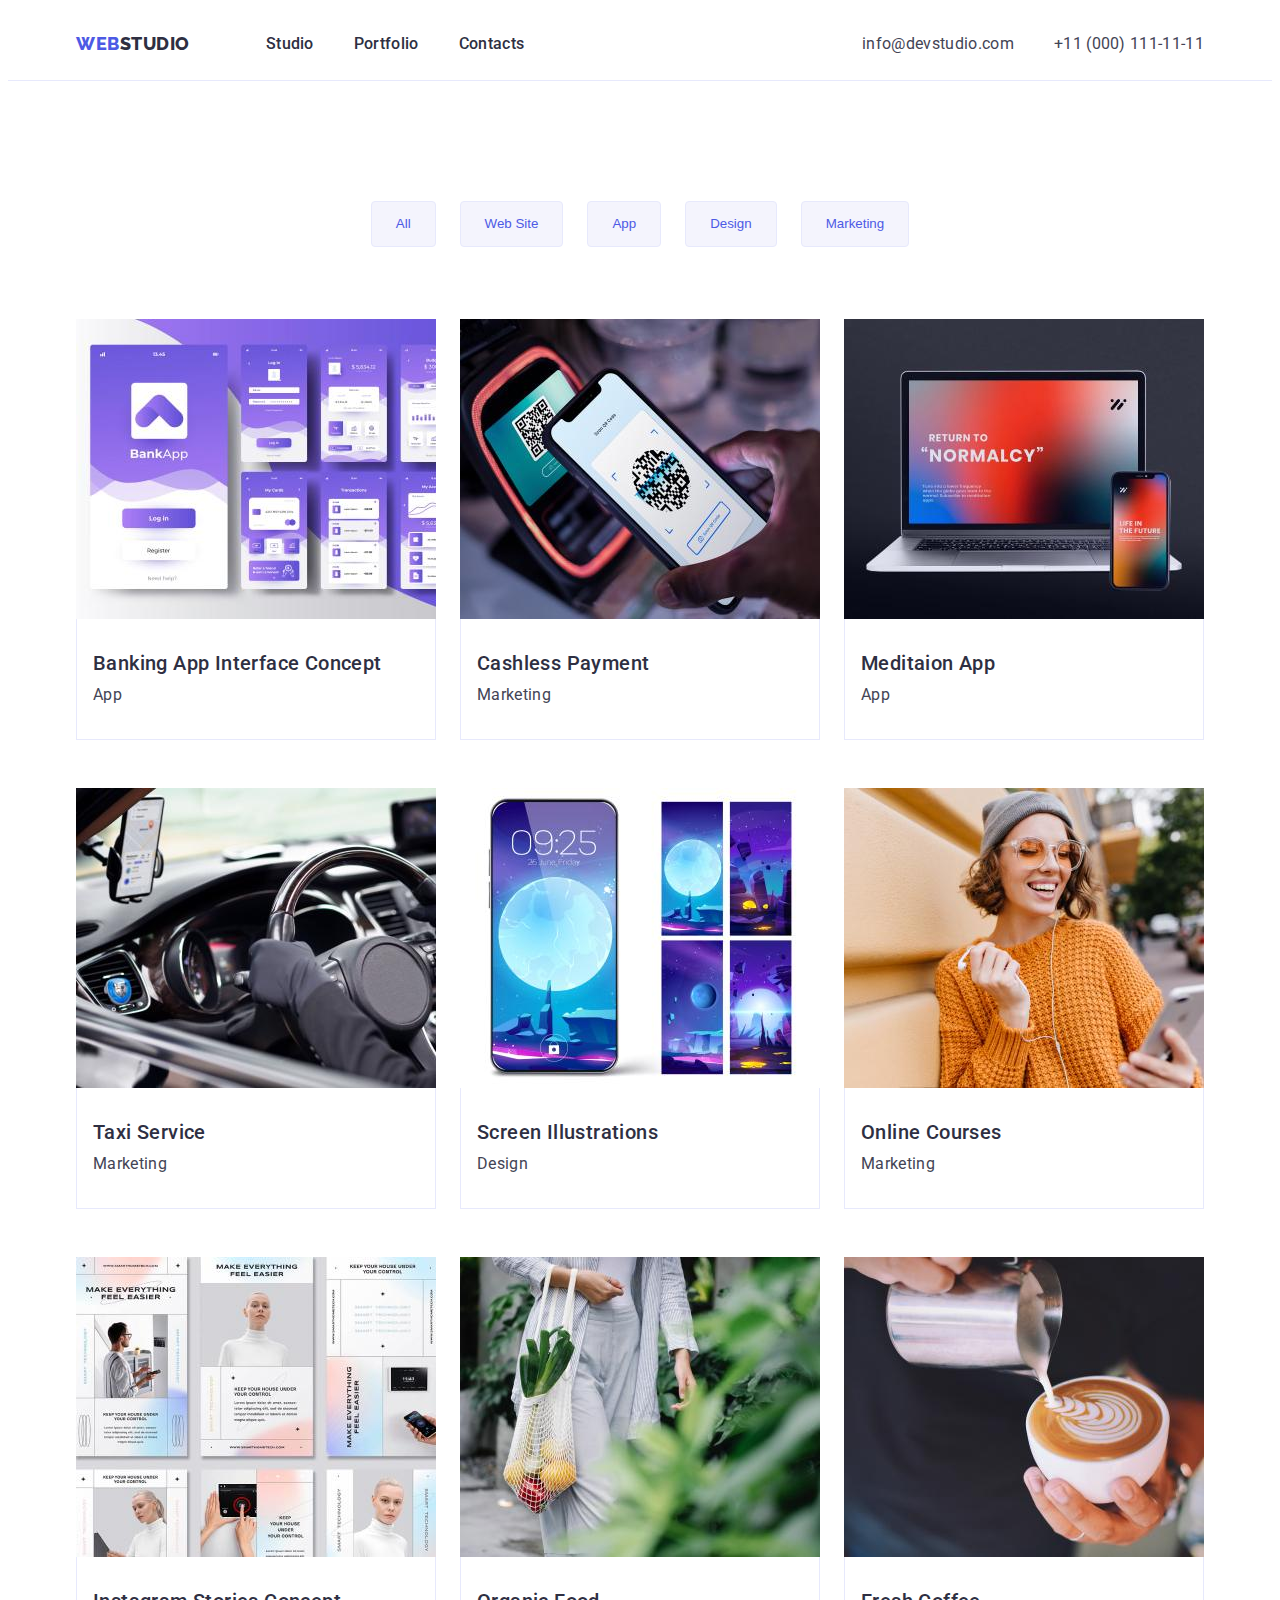
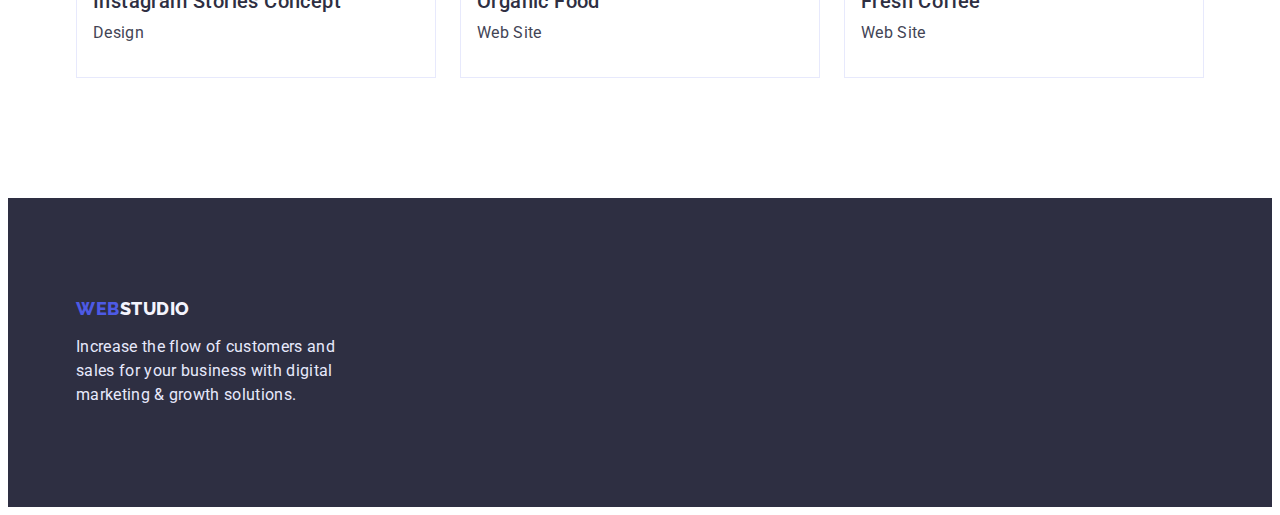
==== portfolio.html @ 4f39d530 "Initial commit" ====
<!DOCTYPE html>
<html lang="en">
  <head>
    <meta charset="UTF-8" />
    <meta http-equiv="X-UA-Compatible" content="IE=edge" />
    <meta name="viewport" content="width=device-width, initial-scale=1.0" />
    <title>Portfolio</title>
    <link rel="preconnect" href="https://fonts.googleapis.com" />
    <link rel="preconnect" href="https://fonts.gstatic.com" crossorigin />
    <link
      href="https://fonts.googleapis.com/css2?family=Raleway:wght@800&family=Roboto:wght@400;500;700;900&display=swap"
      rel="stylesheet"
    />
    <link
      rel="stylesheet"
      href="https://cdnjs.cloudflare.com/ajax/libs/modern-normalize/1.1.0/modern-normalize.min.css"
      integrity="sha512-wpPYUAdjBVSE4KJnH1VR1HeZfpl1ub8YT/NKx4PuQ5NmX2tKuGu6U/JRp5y+Y8XG2tV+wKQpNHVUX03MfMFn9Q=="
      crossorigin="anonymous"
      referrerpolicy="no-referrer"
    />
    <link rel="stylesheet" href="./css/styles.css" />
  </head>
  <body>
    <header class="header">
      <div class="container">
        <div class="flex-list-main">
          <nav class="flex-list-logo">
            <div>
              <a class="logo" href="./index.html"
                ><span class="logo-web">Web</span>Studio</a
              >
            </div>
            <ul class="list flex-list-header">
              <li>
                <a class="nav-link" href="./index.html">Studio</a>
              </li>
              <li>
                <a class="nav-link" href="./portfolio.html">Portfolio</a>
              </li>
              <li><a class="nav-link" href="">Contacts</a></li>
            </ul>
          </nav>
          <address>
            <ul class="list flex-list-header">
              <li>
                <a
                  class="address-link address-link:focus address-link:hover"
                  href="mailto:info@devstudio.com"
                  >info@devstudio.com</a
                >
              </li>
              <li>
                <a
                  class="address-link address-link:focus address-link:hover"
                  href="tel:+110001111111"
                  >+11 (000) 111-11-11</a
                >
              </li>
            </ul>
          </address>
        </div>
      </div>
    </header>
    <main>
      <section class="section">
        <div class="container">
          <h1 hidden>#</h1>
          <ul class="list flex-list radio-button-list">
            <li>
              <button class="portfilio-button" type="button">All</button>
            </li>
            <li>
              <button class="portfilio-button" type="button">Web Site</button>
            </li>
            <li>
              <button class="portfilio-button" type="button">App</button>
            </li>
            <li>
              <button class="portfilio-button" type="button">Design</button>
            </li>
            <li>
              <button class="portfilio-button" type="button">Marketing</button>
            </li>
          </ul>
          <ul class="list flex-projects">
            <li>
              <img
                class="img"
                src="./images/portfolio/bankingapp.jpg"
                alt="Banking App Interface Concept"
                width="360"
              />
              <div class="portfolio-position">
                <h2 class="title">Banking App Interface Concept</h2>
                <p class="description">App</p>
              </div>
            </li>
            <li>
              <img
                class="img"
                src="./images/portfolio/cashlesspayment.jpg"
                alt="Cashless Payment"
                width="360"
              />
              <div class="portfolio-position">
                <h2 class="title">Cashless Payment</h2>
                <p class="description">Marketing</p>
              </div>
            </li>
            <li>
              <img
                class="img"
                src="./images/portfolio/meditaionapp.jpg"
                alt="Meditaion App"
                width="360"
              />
              <div class="portfolio-position">
                <h2 class="title">Meditaion App</h2>
                <p class="description">App</p>
              </div>
            </li>
            <li>
              <img
                class="img"
                src="./images/portfolio/taxiservice.jpg"
                alt="Taxi Service"
                width="360"
              />
              <div class="portfolio-position">
                <h2 class="title">Taxi Service</h2>
                <p class="description">Marketing</p>
              </div>
            </li>
            <li>
              <img
                class="img"
                src="./images/portfolio/screenillustrations.jpg"
                alt="Screen Illustrations"
                width="360"
              />
              <div class="portfolio-position">
                <h2 class="title">Screen Illustrations</h2>
                <p class="description">Design</p>
              </div>
            </li>
            <li>
              <img
                class="img"
                src="./images/portfolio/onlinecourses.jpg"
                alt="Online Courses"
                width="360"
              />
              <div class="portfolio-position">
                <h2 class="title">Online Courses</h2>
                <p class="description">Marketing</p>
              </div>
            </li>
            <li>
              <img
                class="img"
                src="./images/portfolio/instagramstoriesconcept.jpg"
                alt="Instagram Stories Concept"
                width="360"
              />
              <div class="portfolio-position">
                <h2 class="title">Instagram Stories Concept</h2>
                <p class="description">Design</p>
              </div>
            </li>
            <li>
              <img
                class="img"
                src="./images/portfolio/organicfood.jpg"
                alt="Organic Food"
                width="360"
              />
              <div class="portfolio-position">
                <h2 class="title">Organic Food</h2>
                <p class="description">Web Site</p>
              </div>
            </li>
            <li>
              <img
                class="img"
                src="./images/portfolio/freshcoffee.jpg"
                alt="Fresh Coffee"
                width="360"
              />
              <div class="portfolio-position">
                <h2 class="title">Fresh Coffee</h2>
                <p class="description">Web Site</p>
              </div>
            </li>
          </ul>
        </div>
      </section>
    </main>
    <footer class="footer">
      <div class="container">
        <a class="footer-logo" href="./index.html"
          ><span class="logo-web">Web</span>Studio</a
        >
        <p class="footer-description">
          Increase the flow of customers and sales for your business with
          digital marketing &amp; growth solutions.
        </p>
      </div>
    </footer>
  </body>
</html>
---- css/styles.css ----
:root {
  --color-background-header-main: #e7e9fc;
  --color-main-light: #ffffff;
  --color-main-dark: #2e2f42;
  --color-text-main: #434455;
  --color-background-light: #f4f4fd;
  --color-primary-brand: #4d5ae5;
  --color-pressed-button: #404bbf;
}

body {
  background-color: var(--color-main-light);
  color: var(--color-text-main);
  font-family: 'Roboto', sans-serif;
}

p,
h1,
h2,
h3,
h4,
h5,
h6,
ul,
img {
  margin: 0;
  padding: 0;
}

*,
*::before,
*::after {
  box-sizing: border-box;
}

/*універсальні класи*/
.section {
  padding-top: 120px;
  padding-bottom: 120px;
}

.section-wawd {
  padding-bottom: 120px;
}

.container {
  width: 100%;
  max-width: 1158px;
  margin: 0 auto;
  padding: 0 15px;
}

.list {
  list-style: none;
}

/*це заголовки секцій - h2*/
.section-title {
  margin-bottom: 72px;
  color: var(--color-main-dark);
  font-weight: 700;
  font-size: 36px;
  line-height: 1.11;
  text-align: center;
  letter-spacing: 0.02em;
  text-transform: capitalize;
}

/*колір та хар-ка позиції учасника команди/проекту*/
.team-position {
  background-color: var(--color-main-light);
  box-shadow: 0px 1px 6px rgba(46, 47, 66, 0.08),
    0px 1px 1px rgba(46, 47, 66, 0.16), 0px 2px 1px rgba(46, 47, 66, 0.08);
  border-radius: 0px 0px 4px 4px;
}

/*це назви підрозділів - h3*/
.title {
  margin-bottom: 8px;
  color: var(--color-main-dark);
  font-weight: 500;
  font-size: 20px;
  line-height: 1.2;
  letter-spacing: 0.02em;
}

/*це опис підрозділів*/ /*колір тексту унаслідувано від body*/
.description {
  font-weight: 400;
  font-size: 16px;
  line-height: 1.5;
  letter-spacing: 0.02em;
}

/*Хедер з лого, новігацією та адресою*/

.header {
  background-color: var(--color-main-light);
  border-bottom: solid var(--color-background-header-main) 1px;
}

.logo {
  display: block;
  padding: 24px 0;
  color: var(--color-main-dark);
  text-decoration: none;
  text-transform: uppercase;
  font-family: 'Raleway', sans-serif;
  font-weight: 800;
  font-size: 18px;
  line-height: 1.33;
  letter-spacing: 0.03em;
}

.logo-web {
  color: var(--color-primary-brand);
}

.nav-link {
  display: block;
  padding: 24px 0;
  text-decoration: none;
  color: var(--color-main-dark);
  font-weight: 500;
  font-size: 16px;
  line-height: 1.5;
  letter-spacing: 0.02em;
}

.nav-link:active,
.nav-link:hover,
.nav-link:focus {
  color: var(--color-pressed-button);
}

.address-link {
  display: block;
  padding: 24px 0;
  text-decoration: none;
  color: var(--color-text-main);
  font-weight: 400;
  font-style: normal;
  font-size: 16px;
  line-height: 1.5;
  letter-spacing: 0.02em;
}

.address-link:focus,
.address-link:hover {
  color: var(--color-pressed-button);
}
.flex-list-header {
  display: flex;
  gap: 40px;
}

.flex-list-logo {
  display: flex;
  gap: 76px;
}

.flex-list-main {
  display: flex;
  align-items: center;
  justify-content: space-between;
}

/*!!!Головна сторінка - Studio!!!*/
/*Секція 1 із кнопкою*/

.hero-section {
  background-color: var(--color-main-dark);
  color: var(--color-main-light);
  text-align: center;
  padding-top: 188px;
  padding-bottom: 188px;
}

.hero-title {
  width: 496px;
  margin-right: auto;
  margin-left: auto;
  margin-bottom: 48px;
  font-weight: 700;
  font-size: 56px;
  line-height: 1.07;
  letter-spacing: 0.02em;
}

.hero-button {
  padding: 16px 32px;
  border: 0;
  border-radius: 4px;
  margin-right: auto;
  margin-left: auto;
  background-color: var(--color-primary-brand);
  color: var(--color-main-light);

  cursor: pointer;
  font-family: 'Roboto';
  font-weight: 500;
  font-size: 16px;
  line-height: 1.5;
  display: flex;
  align-items: center;
  letter-spacing: 0.04em;
}

.hero-button:hover,
.hero-button:focus {
  background-color: var(--color-pressed-button);
}

.flex-list {
  display: flex;
  gap: 24px;
}

/*Оформлення секцій 2-4*/
.activity-description {
  width: 264px;
}

.team-section {
  background-color: var(--color-background-light);
}

.team-description {
  padding: 32px 16px;
  text-align: center;
}

/*!!!Cторінка - Portfolio!!!*/

.portfilio-button {
  padding: 12px 24px;
  font-weight: 500;
  line-height: 1.5;
  background-color: var(--color-background-light);
  color: var(--color-primary-brand);
  border-radius: 4px;
  border: 1px double var(--color-background-header-main);
  cursor: pointer;
}

.portfilio-button:hover,
.portfilio-button:focus .portfilio-button:active {
  background-color: var(--color-pressed-button);
  color: var(--color-main-light);
  border-color: var(--color-pressed-button);
  border-color: 1px solid var(--color-background-header-main);
}

.radio-button-list {
  justify-content: center;
  margin-bottom: 72px;
}

/*колір та хар-ка проекту*/
.flex-projects {
  display: flex;
  flex-wrap: wrap;
  gap: 24px;
  row-gap: 48px;
}

.img {
  display: block;
  margin: 0;
  padding: 0;
}

.portfolio-position {
  padding: 32px 0;
  padding-left: 16px;
  border-bottom: solid var(--color-background-header-main) 1px;
  border-right: solid var(--color-background-header-main) 1px;
  border-left: solid var(--color-background-header-main) 1px;
}

/*Футер*/

.footer {
  padding-top: 100px;
  padding-bottom: 100px;
  background-color: var(--color-main-dark);
  color: var(--color-background-header-main);
}

.footer-logo {
  margin-bottom: 16px;
  color: var(--color-background-light);
  text-decoration: none;
  font-family: 'Raleway';
  font-weight: 800;
  font-size: 18px;
  line-height: 1.17;
  display: flex;
  align-items: center;
  letter-spacing: 0.03em;
  text-transform: uppercase;
}

.footer-description {
  width: 264px;
  font-weight: 400;
  font-size: 16px;
  line-height: 1.5;
  letter-spacing: 0.02em;
}
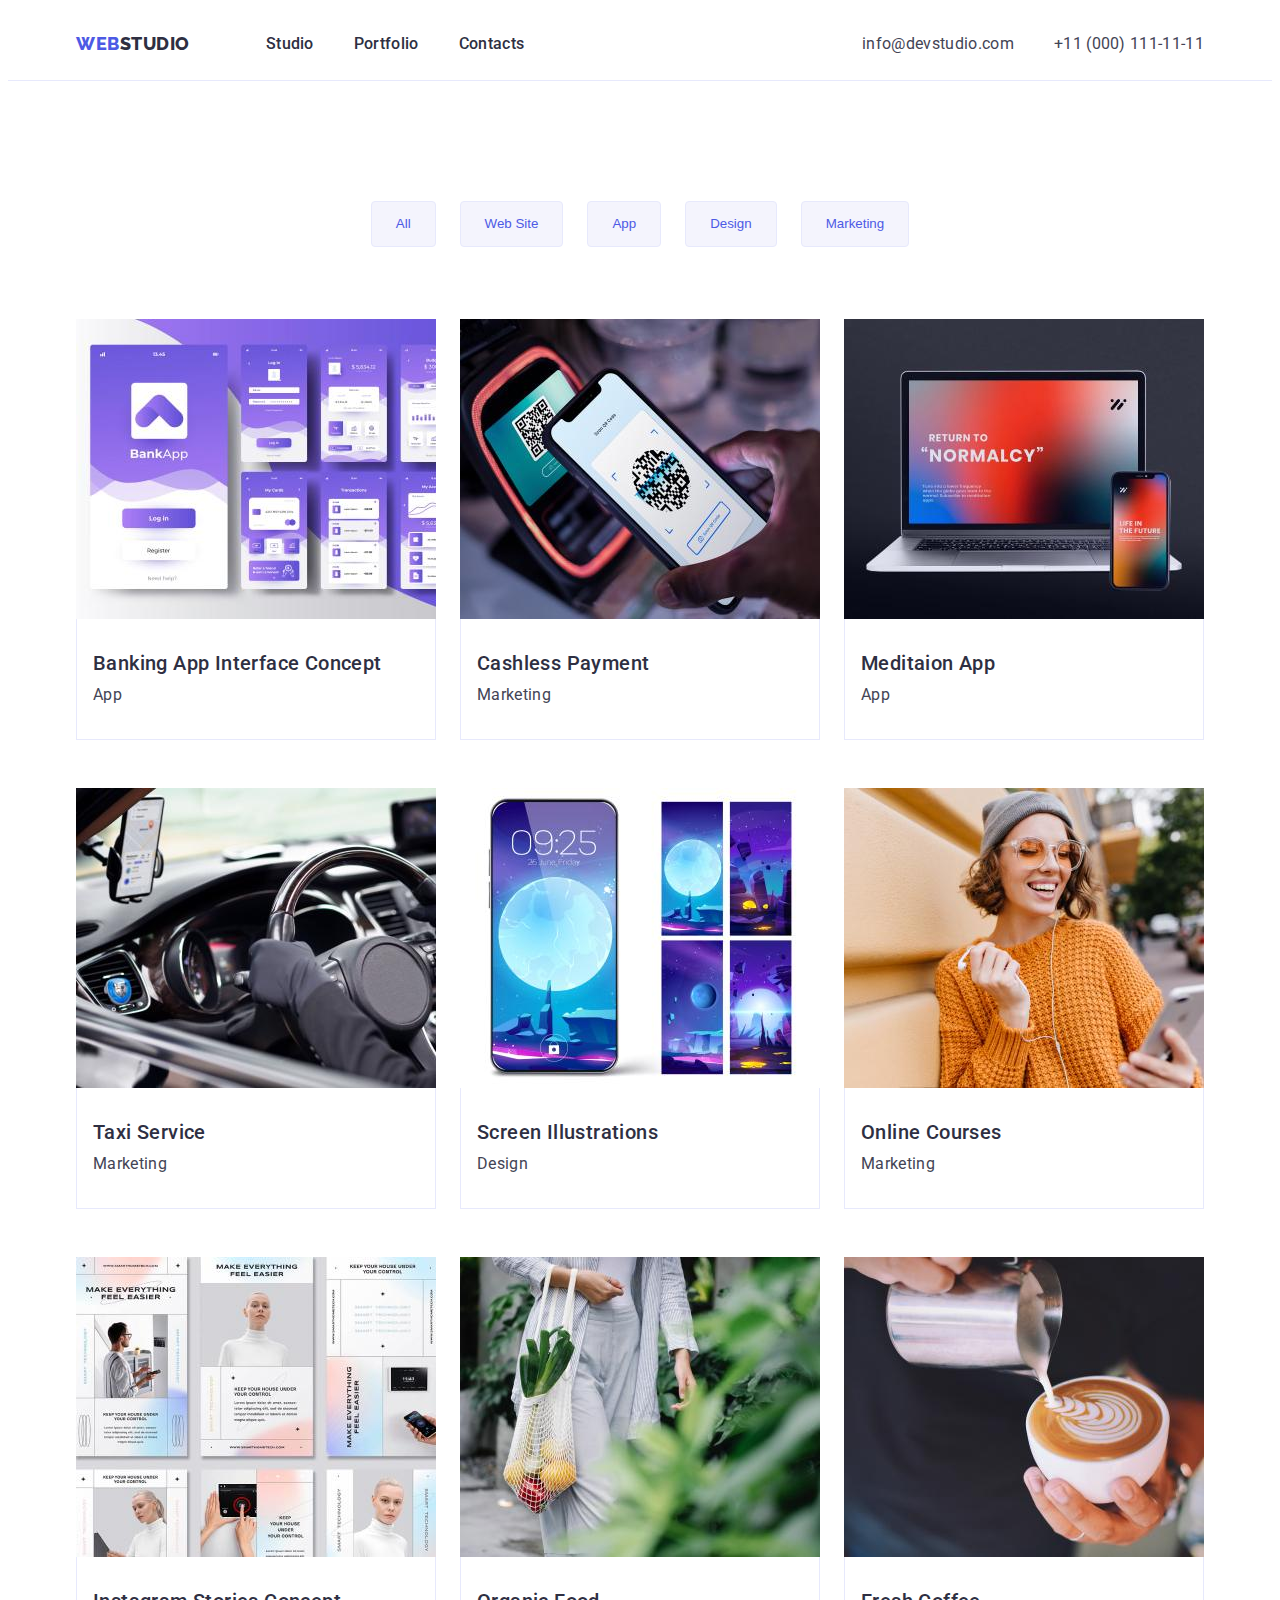
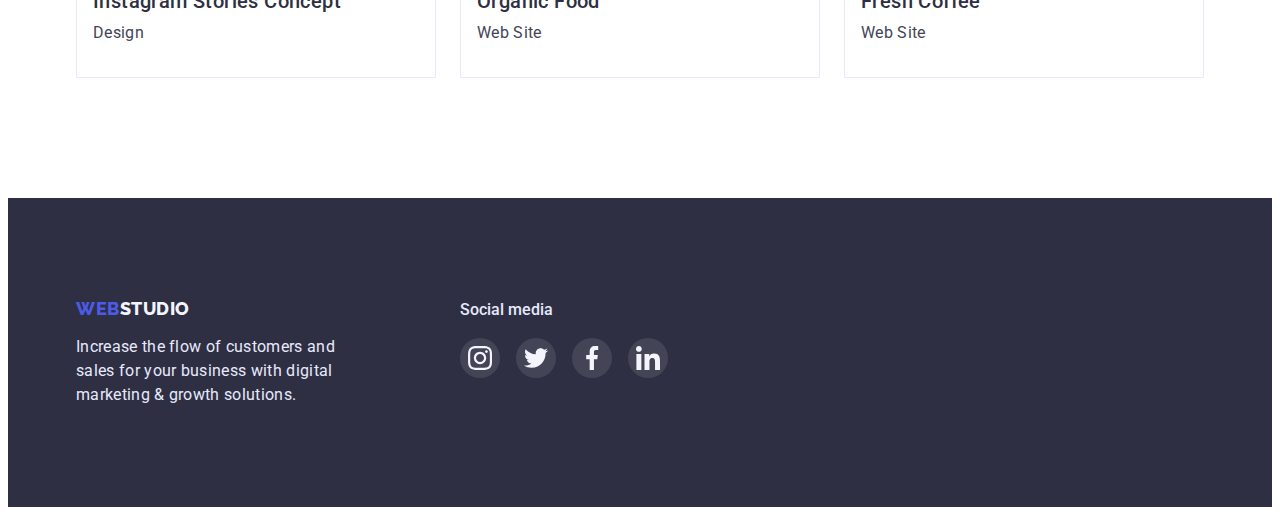
==== commit 6a4ab1e1: "The second version of HW4" ====
--- a/portfolio.html
+++ b/portfolio.html
@@ -84,112 +84,130 @@
           </ul>
           <ul class="list flex-projects">
             <li>
-              <img
-                class="img"
-                src="./images/portfolio/bankingapp.jpg"
-                alt="Banking App Interface Concept"
-                width="360"
-              />
-              <div class="portfolio-position">
-                <h2 class="title">Banking App Interface Concept</h2>
-                <p class="description">App</p>
-              </div>
-            </li>
-            <li>
-              <img
-                class="img"
-                src="./images/portfolio/cashlesspayment.jpg"
-                alt="Cashless Payment"
-                width="360"
-              />
-              <div class="portfolio-position">
-                <h2 class="title">Cashless Payment</h2>
-                <p class="description">Marketing</p>
-              </div>
-            </li>
-            <li>
-              <img
-                class="img"
-                src="./images/portfolio/meditaionapp.jpg"
-                alt="Meditaion App"
-                width="360"
-              />
-              <div class="portfolio-position">
-                <h2 class="title">Meditaion App</h2>
-                <p class="description">App</p>
-              </div>
-            </li>
-            <li>
-              <img
-                class="img"
-                src="./images/portfolio/taxiservice.jpg"
-                alt="Taxi Service"
-                width="360"
-              />
-              <div class="portfolio-position">
-                <h2 class="title">Taxi Service</h2>
-                <p class="description">Marketing</p>
-              </div>
-            </li>
-            <li>
-              <img
-                class="img"
-                src="./images/portfolio/screenillustrations.jpg"
-                alt="Screen Illustrations"
-                width="360"
-              />
-              <div class="portfolio-position">
-                <h2 class="title">Screen Illustrations</h2>
-                <p class="description">Design</p>
-              </div>
-            </li>
-            <li>
-              <img
-                class="img"
-                src="./images/portfolio/onlinecourses.jpg"
-                alt="Online Courses"
-                width="360"
-              />
-              <div class="portfolio-position">
-                <h2 class="title">Online Courses</h2>
-                <p class="description">Marketing</p>
-              </div>
-            </li>
-            <li>
-              <img
-                class="img"
-                src="./images/portfolio/instagramstoriesconcept.jpg"
-                alt="Instagram Stories Concept"
-                width="360"
-              />
-              <div class="portfolio-position">
-                <h2 class="title">Instagram Stories Concept</h2>
-                <p class="description">Design</p>
-              </div>
-            </li>
-            <li>
-              <img
-                class="img"
-                src="./images/portfolio/organicfood.jpg"
-                alt="Organic Food"
-                width="360"
-              />
-              <div class="portfolio-position">
-                <h2 class="title">Organic Food</h2>
-                <p class="description">Web Site</p>
-              </div>
-            </li>
-            <li>
-              <img
-                class="img"
-                src="./images/portfolio/freshcoffee.jpg"
-                alt="Fresh Coffee"
-                width="360"
-              />
-              <div class="portfolio-position">
-                <h2 class="title">Fresh Coffee</h2>
-                <p class="description">Web Site</p>
-              </div>
+              <a class="portfolio-card" href="#"
+                ><img
+                  class="img"
+                  src="./images/portfolio/bankingapp.jpg"
+                  alt="Banking App Interface Concept"
+                  width="360"
+                />
+                <div class="portfolio-position">
+                  <h2 class="title">Banking App Interface Concept</h2>
+                  <p class="description">App</p>
+                </div></a
+              >
+            </li>
+            <li>
+              <a href="#" class="portfolio-card"
+                ><img
+                  class="img"
+                  src="./images/portfolio/cashlesspayment.jpg"
+                  alt="Cashless Payment"
+                  width="360"
+                />
+                <div class="portfolio-position">
+                  <h2 class="title">Cashless Payment</h2>
+                  <p class="description">Marketing</p>
+                </div></a
+              >
+            </li>
+            <li>
+              <a href="#" class="portfolio-card"
+                ><img
+                  class="img"
+                  src="./images/portfolio/meditaionapp.jpg"
+                  alt="Meditaion App"
+                  width="360"
+                />
+                <div class="portfolio-position">
+                  <h2 class="title">Meditaion App</h2>
+                  <p class="description">App</p>
+                </div></a
+              >
+            </li>
+            <li>
+              <a href="#" class="portfolio-card"
+                ><img
+                  class="img"
+                  src="./images/portfolio/taxiservice.jpg"
+                  alt="Taxi Service"
+                  width="360"
+                />
+                <div class="portfolio-position">
+                  <h2 class="title">Taxi Service</h2>
+                  <p class="description">Marketing</p>
+                </div></a
+              >
+            </li>
+            <li>
+              <a href="#" class="portfolio-card"
+                ><img
+                  class="img"
+                  src="./images/portfolio/screenillustrations.jpg"
+                  alt="Screen Illustrations"
+                  width="360"
+                />
+                <div class="portfolio-position">
+                  <h2 class="title">Screen Illustrations</h2>
+                  <p class="description">Design</p>
+                </div></a
+              >
+            </li>
+            <li>
+              <a href="#" class="portfolio-card"
+                ><img
+                  class="img"
+                  src="./images/portfolio/onlinecourses.jpg"
+                  alt="Online Courses"
+                  width="360"
+                />
+                <div class="portfolio-position">
+                  <h2 class="title">Online Courses</h2>
+                  <p class="description">Marketing</p>
+                </div></a
+              >
+            </li>
+            <li>
+              <a href="#" class="portfolio-card"
+                ><img
+                  class="img"
+                  src="./images/portfolio/instagramstoriesconcept.jpg"
+                  alt="Instagram Stories Concept"
+                  width="360"
+                />
+                <div class="portfolio-position">
+                  <h2 class="title">Instagram Stories Concept</h2>
+                  <p class="description">Design</p>
+                </div></a
+              >
+            </li>
+            <li>
+              <a href="#" class="portfolio-card"
+                ><img
+                  class="img"
+                  src="./images/portfolio/organicfood.jpg"
+                  alt="Organic Food"
+                  width="360"
+                />
+                <div class="portfolio-position">
+                  <h2 class="title">Organic Food</h2>
+                  <p class="description">Web Site</p>
+                </div></a
+              >
+            </li>
+            <li>
+              <a href="#" class="portfolio-card"
+                ><img
+                  class="img"
+                  src="./images/portfolio/freshcoffee.jpg"
+                  alt="Fresh Coffee"
+                  width="360"
+                />
+                <div class="portfolio-position">
+                  <h2 class="title">Fresh Coffee</h2>
+                  <p class="description">Web Site</p>
+                </div></a
+              >
             </li>
           </ul>
         </div>
@@ -197,13 +215,52 @@
     </main>
     <footer class="footer">
       <div class="container">
-        <a class="footer-logo" href="./index.html"
-          ><span class="logo-web">Web</span>Studio</a
-        >
-        <p class="footer-description">
-          Increase the flow of customers and sales for your business with
-          digital marketing &amp; growth solutions.
-        </p>
+        <div class="footer-flex">
+          <div>
+            <a class="footer-logo" href="./index.html"
+              ><span class="logo-web">Web</span>Studio</a
+            >
+            <p class="footer-description">
+              Increase the flow of customers and sales for your business with
+              digital marketing &amp; growth solutions.
+            </p>
+          </div>
+          <div>
+            <p class="social-media">Social media</p>
+            <div>
+              <ul class="list social-list-footer">
+                <li class="social-item">
+                  <a class="social-link-footer" href="#">
+                    <svg class="social-icon-footer">
+                      <use href="./images/css/icons.svg#icon-instagram"></use>
+                    </svg>
+                  </a>
+                </li>
+                <li class="social-item">
+                  <a class="social-link-footer" href="#"
+                    ><svg class="social-icon-footer">
+                      <use href="./images/css/icons.svg#icon-twitter"></use>
+                    </svg>
+                  </a>
+                </li>
+                <li class="social-item">
+                  <a class="social-link-footer" href="#"
+                    ><svg class="social-icon-footer">
+                      <use href="./images/css/icons.svg#icon-facebook"></use>
+                    </svg>
+                  </a>
+                </li>
+                <li class="social-item">
+                  <a class="social-link-footer" href="#"
+                    ><svg class="social-icon-footer">
+                      <use href="./images/css/icons.svg#icon-linkedin"></use>
+                    </svg>
+                  </a>
+                </li>
+              </ul>
+            </div>
+          </div>
+        </div>
       </div>
     </footer>
   </body>
--- a/css/styles.css
+++ b/css/styles.css
@@ -6,6 +6,7 @@
   --color-background-light: #f4f4fd;
   --color-primary-brand: #4d5ae5;
   --color-pressed-button: #404bbf;
+  --color-button-borber-grey: #8e8f99;
 }
 
 body {
@@ -72,6 +73,8 @@
   box-shadow: 0px 1px 6px rgba(46, 47, 66, 0.08),
     0px 1px 1px rgba(46, 47, 66, 0.16), 0px 2px 1px rgba(46, 47, 66, 0.08);
   border-radius: 0px 0px 4px 4px;
+  box-shadow: 0px 1px 6px rgba(46, 47, 66, 0.08),
+    0px 1px 1px rgba(46, 47, 66, 0.16), 0px 2px 1px rgba(46, 47, 66, 0.08);
 }
 
 /*це назви підрозділів - h3*/
@@ -195,7 +198,6 @@
   margin-left: auto;
   background-color: var(--color-primary-brand);
   color: var(--color-main-light);
-
   cursor: pointer;
   font-family: 'Roboto';
   font-weight: 500;
@@ -216,18 +218,114 @@
   gap: 24px;
 }
 
+.overlay {
+  height: 600px;
+  max-width: 1440px;
+  margin-left: auto;
+  margin-right: auto;
+  background-image: linear-gradient(
+      rgba(46, 47, 66, 0.7),
+      rgba(46, 47, 66, 0.7)
+    ),
+    url('../images/css/peopleoffice.jpg');
+  background-repeat: no-repeat;
+  background-position: center;
+  background-size: cover;
+}
+
 /*Оформлення секцій 2-4*/
 .activity-description {
   width: 264px;
 }
 
+.activity-description::before {
+  display: block;
+  content: '';
+  width: 264px;
+  height: 112px;
+  background-color: var(--color-background-light);
+  margin-bottom: 8px;
+  background-repeat: no-repeat;
+  background-position: center;
+  background-size: 64px;
+}
+
+.icon-antenna::before {
+  background-image: url(../images/css/antenna.svg);
+}
+
+.icoon-clock::before {
+  background-image: url(../images/css/clock.svg);
+}
+
+.icon-diagram::before {
+  background-image: url(../images/css/diagram.svg);
+}
+
+.icon-astronaut::before {
+  background-image: url(../images/css/astronaut.svg);
+}
+
 .team-section {
   background-color: var(--color-background-light);
 }
 
 .team-description {
-  padding: 32px 16px;
+  padding-top: 32px;
+  padding-right: 16px;
+  padding-left: 16px;
+  padding-bottom: 8px;
   text-align: center;
+}
+
+.social-list {
+  display: flex;
+  gap: 24px;
+  align-items: center;
+  justify-content: center;
+  text-align: center;
+  padding-bottom: 32px;
+}
+
+.social-link {
+  display: flex;
+  align-items: center;
+  justify-content: center;
+  width: 100%;
+  height: 100%;
+  background-color: var(--color-primary-brand);
+  border-radius: 50%;
+}
+
+.social-item {
+  width: 40px;
+  height: 40px;
+}
+
+.social-icon {
+  width: 16px;
+  height: 16px;
+  fill: var(--color-background-light);
+}
+
+/*Секція 5 - Клієнти*/
+
+.customers-button {
+  box-sizing: content-box;
+  padding: 16px 32px;
+  border: 1px solid var(--color-button-borber-grey);
+  border-radius: 4px;
+}
+
+.flex-list-customers {
+  display: flex;
+  justify-content: center;
+  gap: 24px;
+}
+
+.img-customers {
+  width: 104px;
+  height: 56px;
 }
 
 /*!!!Cторінка - Portfolio!!!*/
@@ -244,11 +342,27 @@
 }
 
 .portfilio-button:hover,
-.portfilio-button:focus .portfilio-button:active {
+.portfilio-button:focus,
+.portfilio-button:active {
   background-color: var(--color-pressed-button);
   color: var(--color-main-light);
-  border-color: var(--color-pressed-button);
-  border-color: 1px solid var(--color-background-header-main);
+  border: 1px solid var(--color-pressed-button);
+  box-shadow: 0px 3px 1px rgba(0, 0, 0, 0.1), 0px 2px 1px rgba(0, 0, 0, 0.08),
+    0px 2px 2px rgba(0, 0, 0, 0.12);
+}
+
+.portfolio-card {
+  display: block;
+  text-decoration: none;
+  color: var(--color-text-main);
+  cursor: pointer;
+}
+
+.portfolio-card:hover,
+.portfolio-card:focus,
+.portfolio-card:active {
+  box-shadow: 0px 1px 6px rgba(46, 47, 66, 0.08),
+    0px 1px 1px rgba(46, 47, 66, 0.16), 0px 2px 1px rgba(46, 47, 66, 0.08);
 }
 
 .radio-button-list {
@@ -308,3 +422,40 @@
   line-height: 1.5;
   letter-spacing: 0.02em;
 }
+
+.footer-flex {
+  display: flex;
+  gap: 120px;
+}
+
+.social-media {
+  font-size: 16px;
+  font-weight: 500;
+  line-height: 1.5;
+}
+
+.social-list-footer {
+  display: flex;
+  gap: 16px;
+  align-items: center;
+  justify-content: center;
+  width: 208px;
+  margin-top: 16px;
+}
+
+.social-link-footer {
+  display: flex;
+  align-items: center;
+  justify-content: center;
+  width: 100%;
+  height: 100%;
+  fill: var(--color-background-light);
+  background-color: rgba(255, 255, 255, 0.1);
+  border-radius: 50%;
+}
+
+.social-icon-footer {
+  width: 24px;
+  height: 24px;
+  fill: var(--color-background-light);
+}
